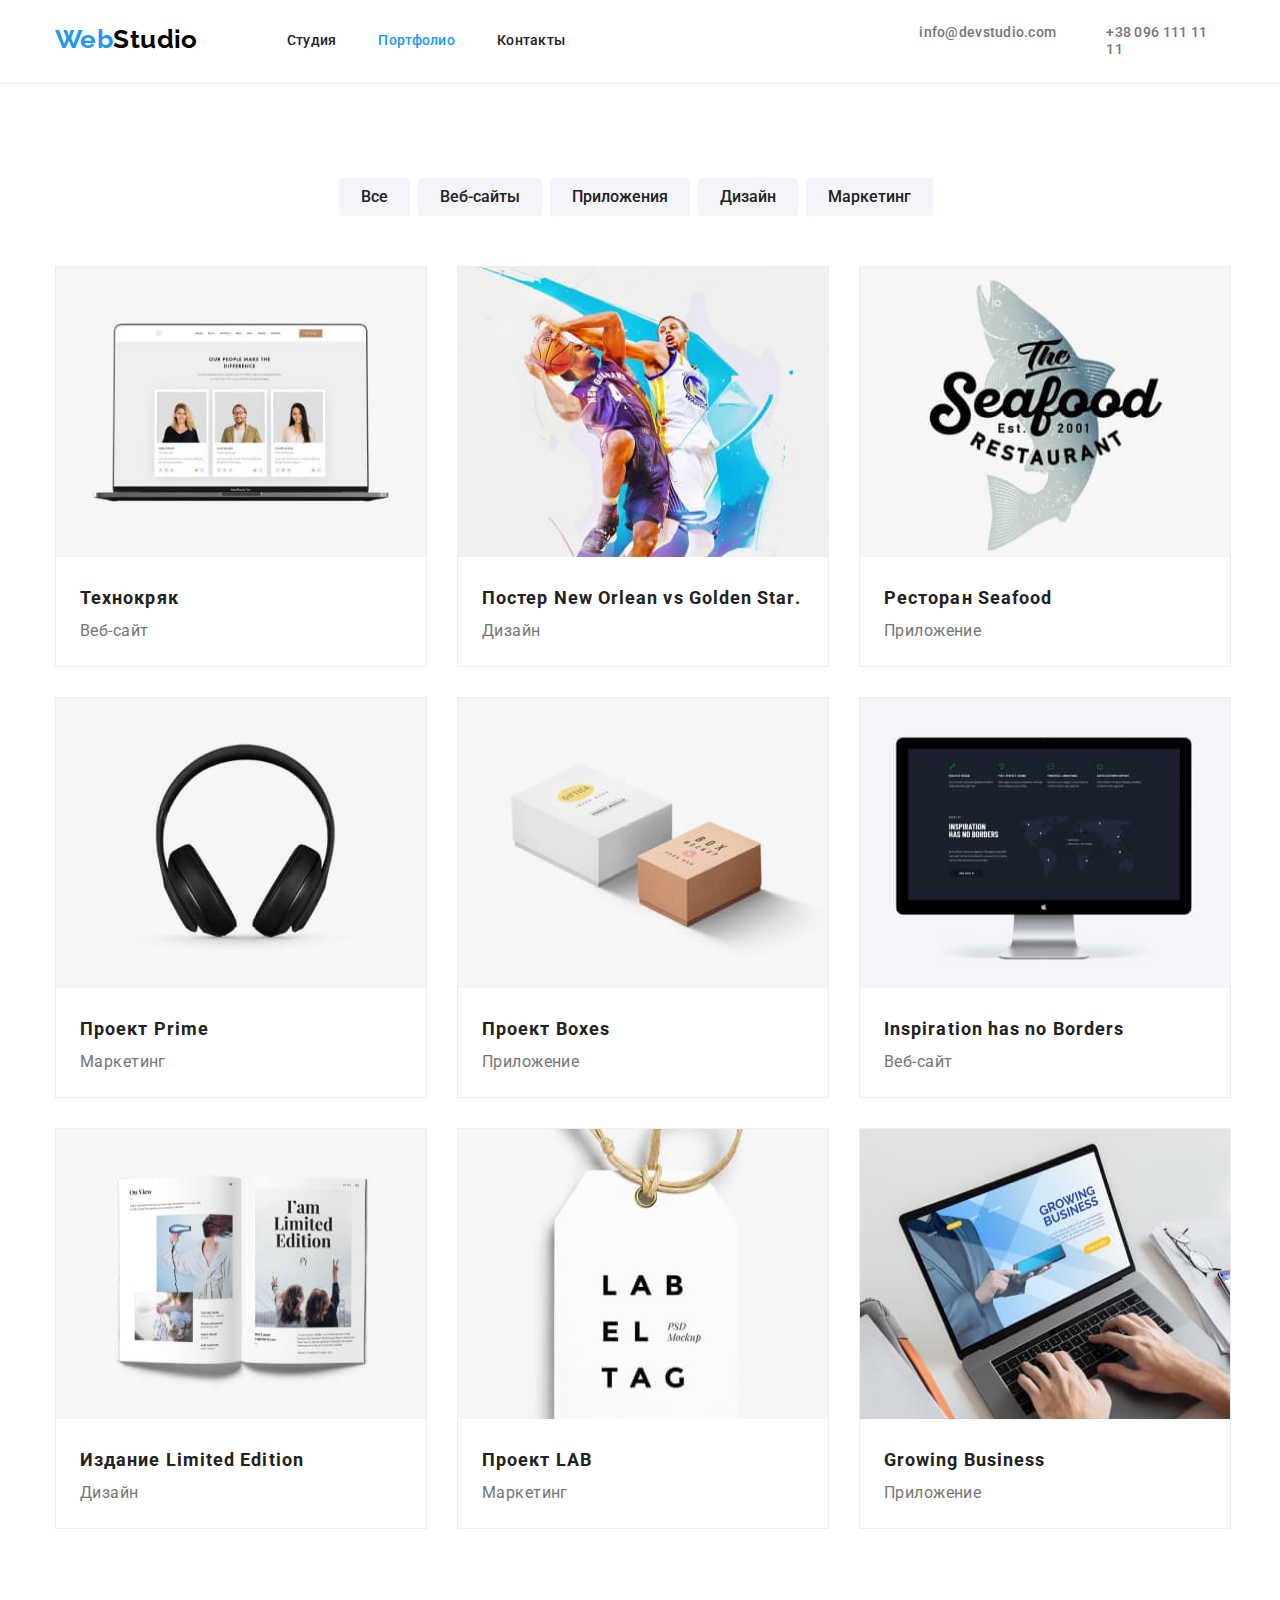
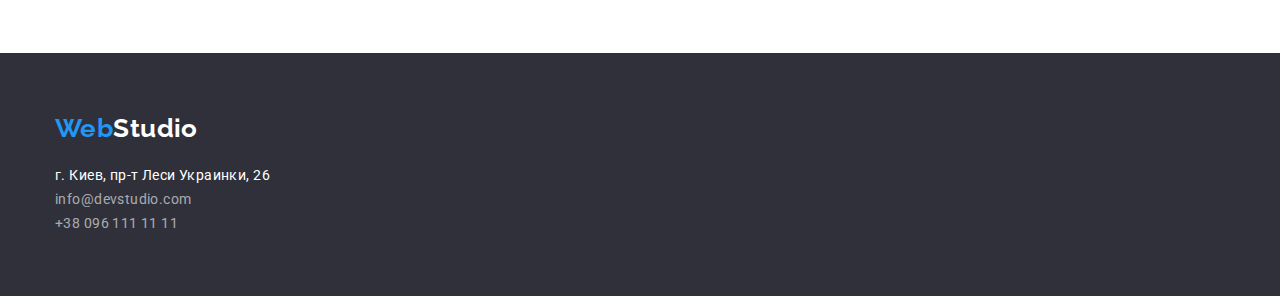
==== portfolio.html @ 9dfc32cb "flex-box" ====
<!DOCTYPE html>
<html lang="ru">
<head>
    <meta charset="UTF-8">
    <meta http-equiv="X-UA-Compatible" content="IE=edge">
    <meta name="viewport" content="width=device-width, initial-scale=1.0">
    <title>Портфолио</title>
    <link rel="stylesheet" href="https://cdnjs.cloudflare.com/ajax/libs/modern-normalize/1.0.0/modern-normalize.min.css">
    <link rel="preconnect" href="https://fonts.googleapis.com">
    <link rel="preconnect" href="https://fonts.gstatic.com" crossorigin>
    <link rel="stylesheet" href="https://fonts.googleapis.com/css2?family=Montserrat:wght@400;700&family=Raleway:wght@700&family=Roboto:wght@400;500;700;900&display=swap">
    <link rel="stylesheet" href="style.css">
</head>
<body>
    <header class="header-portfolio">
        <div class="container">
            <nav class="header-menu d-flex">
                <a lang="en" href="#" class="logo link"><span class="logo-blue">Web</span>Studio</a>
                <ul class="menu-list list" >
                    <li>
                        <a class="menu-link link" href="index.html">Студия</a>
                    </li>
                    <li>
                        <a class="menu-link link current" href="portfilio.html">Портфолио</a>
                    </li>
                    <li>
                        <a class="menu-link link" href="#">Контакты</a>
                    </li>
                </ul>
            </nav>
            <ul class="header-link list">
                <li><a class="header-mail link" href="mailto:info@devstudio.com">info@devstudio.com</a></li>
                <li><a class="header-tel link" href="tel:+380961111111">+38 096 111 11 11</a></li>
            </ul>
        </div>
    </header>
    <main>
        <section class="portfilio section">
            <div class="container">
                <h1 class="visually-hidden">О нас</h1>
                <ul class="portfilio-catalogue list">
                    <li class="list-btn"><button type="button" class="portfolio-btn">Все</button></li>
                    <li class="list-btn"><button type="button" class="portfolio-btn">Веб-сайты</button></li>
                    <li class="list-btn"><button type="button" class="portfolio-btn">Приложения</button></li>
                    <li class="list-btn"><button type="button" class="portfolio-btn">Дизайн</button></li>
                    <li class="list-btn"><button type="button" class="portfolio-btn">Маркетинг</button></li>
                </ul>          
                <ul class="portfolio-cards list">
                    <li class="portfolio-card">
                        <a class="link" href="">                  
                            <img src="./img-portfolio/teem.jpg" alt="команда" width="370" height="290">
                            <div class="portfolio-wrap">
                                <h2 class="portfolio-description">Технокряк</h2>
                                <p class="portfolio-text">Веб-сайт</p>
                            </div>                        
                        </a>
                    </li>
                    <li class="portfolio-card">
                        <a class="link" href="">
                            <img src="./img-portfolio/poster.jpg" alt="постер" width="370" height="290">
                            <div class="portfolio-wrap">
                                <h2 class="portfolio-description">Постер New Orlean vs Golden Star.</h2>
                                <p class="portfolio-text">Дизайн</p>
                            </div>                            
                        </a>
                    </li>
                    <li class="portfolio-card">
                        <a class="link" href="">
                            <img src="./img-portfolio/delishes.jpg" alt="морские блюда" width="370" height="290">
                            <div class="portfolio-wrap">
                                <h2 class="portfolio-description">Ресторан Seafood</h2>
                                <p class="portfolio-text">Приложение</p>
                            </div>
                        </a>
                    </li>
                </ul>
                <ul class="portfolio-cards list">
                    <li class="portfolio-card">
                        <a class="link" href="">
                            <img src="./img-portfolio/headphone.jpg" alt="наушники" width="370" height="290">
                            <div class="portfolio-wrap">
                                <h2 class="portfolio-description">Проект Prime</h2>
                                <p class="portfolio-text">Маркетинг</p>
                            </div>
                        </a>
                    </li>
                    <li class="portfolio-card">
                        <a class="link" href="">
                            <img src="./img-portfolio/box.jpg" alt="коробочки" width="370" height="290">
                            <div class="portfolio-wrap">
                                <h2 class="portfolio-description">Проект Boxes</h2>
                                <p class="portfolio-text">Приложение</p>
                            </div>
                        </a>
                    </li>
                    <li class="portfolio-card">
                        <a class="link" href="">
                            <img src="./img-portfolio/site.jpg" alt="Веб-сайт" width="370" height="290">
                            <div class="portfolio-wrap">
                                <h2 class="portfolio-description">Inspiration has no Borders</h2>
                                <p class="portfolio-text">Веб-сайт</p>
                            </div>
                        </a>
                    </li> 
                </ul>
                <ul class="portfolio-cards list">
                    <li  class="portfolio-card">
                        <a class="link" href=""></a>
                        <img src="./img-portfolio/book.jpg" alt="книга" width="370" height="290">
                        <div class="portfolio-wrap">
                            <h2 class="portfolio-description">Издание Limited Edition</h2>
                            <p class="portfolio-text">Дизайн</p>
                        </div>
                    </li>
                    <li class="portfolio-card">
                        <a class="link" href="">
                            <img src="./img-portfolio/label.jpg" alt="етикетка" width="370" height="290">
                            <div class="portfolio-wrap">
                                <h2 class="portfolio-description">Проект LAB</h2>
                                <p class="portfolio-text">Маркетинг</p>
                            </div>
                        </a>
                    </li>
                    <li class="portfolio-card">
                        <a class="link" href="">
                            <img src="./img-portfolio/notebook.jpg" alt="ноутбук" width="370" height="290">
                            <div class="portfolio-wrap">
                                <h2 class="portfolio-description">Growing Business</h2>
                                <p class="portfolio-text">Приложение</p>
                            </div>
                        </a>
                    </li>
                </ul>
            </div>
        </section>
    </main>
    <footer class="footer">
        <div class="container">
            <a href="#" class="logo-footer link link"><span class="logo-blue">Web</span>Studio</a>
            <address>
                <ul class="list">
                    <li>
                        <p class="footer-address">г. Киев, пр-т Леси Украинки, 26</p>
                    </li>
                    <li><a class="footer-link link" href="mailto:info@devstudio.com">info@devstudio.com</a></li>
                    <li><a class="footer-link link" href="tel:+380961111111">+38 096 111 11 11</a></li>
                </ul>
            </address>
        </div>
    </footer>
</body>
</html>
---- style.css ----
:root {
    --logo-color: #000;
    --head-section-color: #2F303A;
    --background-color: #fff;
    --body-color: #212121;
    --main-title-color: #FFFFFF;
    --second-title-color: #212121;
    --accent-color: #2196F3;
    --header-btn-color: #fff;
    --header-btn-hover-color: #188CE8;
    --menu-link-color: #212121;
    --header-link-color: #757575;
    --specify-text-color: #757575;
    --teem-title-color: #212121;
    --teem-name-color: #212121;
    --teem-bg-color: #F5F4FA;
    --teem-list-bg-color:#FFFFFF;
    --teem-description-color: #757575;
    --portfolio-bg-color: #fff;
    --portfolio-description-color: #212121;
    --portfolio-text-color: #757575;
    --portfolio-btn-color: #212121;
    --portfolio-btn-bg-color: #F5F4FA;
    --portfolio-btn-hover-color: #fff;
    --portfolio-btn-bg-hover-color: #2196F3;
    --footer-bg-color: #2F303A;
    --logo-footer-color: #fff;
    --footer-address-color: #fff;
    --footer-link-color: rgba(255, 255, 255, 0.6);
    --footer-link-hover-color: #FFFFFF99;
}

* {
    margin: 0;
    padding: 0;   
}

p,
h1,
h2,
h3,
h5,
h6 {
    margin: 0;
    padding: 0;
}

ul,
ol {
    margin: 0;
    padding-left: 0;
}

button {
    cursor: pointer;
}

.container {
    width: 1200px;
    margin: 0 auto;
    padding: 0 15px;
}

.section {
    padding: 94px 0;
}

body {
    font-family: 'Roboto', sans-serif;  
    color: var(--body-color);  
    font-size: 14px;
    letter-spacing: 0.03em;  
    background: var(--background-color);
}

.list {
    list-style: none;
}

.link {
    text-decoration: none;
}

.visually-hidden {
    position: absolute;
    white-space: nowrap;
    width: 1px;
    height: 1px;
    overflow: hidden;
    border: 0;
    padding: 0;
    clip: rect(0 0 0 0);
    clip-path: inset(50%);
    margin: -1px;
}

.d-flex {
    display: flex;
}

/*-----HEADER-HERO-----*/
.header-hero,
.header-portfolio {
    padding: 24px 0 25px;
    border-bottom: 1px solid rgba(236, 236, 236, 1);
}

header .container {
    display: flex;
    align-items: center;
}

.logo, .logo-blue {
    font-family: 'Raleway';
    font-weight: 700;
    font-size: 26px;
    color: var(--logo-color);    
}

.logo {
    margin-right: 70px;
}

.logo-blue {
    color: var(--accent-color);
}

.menu-list {
   display: flex;  
}

.menu-list .link.current {
    color: var(--accent-color);
}

.menu-link {       
    font-weight: 500;   
    line-height: 1.14;
    letter-spacing: 0.02em;
    color: var(--link-color); 
    display: block;    
}

.menu-link:hover,
.menu-link:focus {
    color: var(--accent-color);
}

 .header-mail,
 .header-tel {
    font-weight: 500;  
    line-height: 1.14;
    letter-spacing: 0.02em;
    color: var(--header-link-color);
}

.header-mail:hover,
.header-mail:focus,
.header-tel:hover,
.header-tel:focus {
    color: var(--accent-color);
}

.menu-list > li {
    padding: 8px 23px 8px 19px;
}

.header-link {
    display: flex;
    margin-left: 331px;
}

.header-link li:not(:last-child) {
    margin-right: 50px;
}

/*-----head-section-----*/

.head-section{
    padding: 200px 0 200px;
    background: var(--head-section-color)
}

.header-title {       
    font-weight: 900;
    font-size: 44px;
    text-align: center;    
    text-transform: uppercase;
    color: var(--main-title-color);
    line-height: 60px;   
    letter-spacing: 0.06em;
    margin-bottom: 30px;
}

.header-btn {
    font-family: inherit;    
    color: var(--header-btn-color); 
    font-weight: 700;
    font-size: 16px;
    line-height: 1.87;      
    letter-spacing: 0.06em;   
    display: block;
    margin: auto;
    min-width: 200px;
    height: 50px;
    background: var(--accent-color);
    box-shadow: 0px 4px 4px rgba(0, 0, 0, 0.15);
    border-radius: 4px;
}

.header-btn:hover,
.header-btn:focus {
    background:var(--header-btn-hover-color);   
}

/*-----specifics section-----*/

.specify-title {
    font-size: 14px;
    font-weight: 700;   
    line-height: 1.14;   
    text-transform: uppercase; 
    margin-bottom: 10px;  
}

.specify-list {
    width: 270px;   
}

.specify-list:not(:first-child) {
    margin-left: 30px;
}

.specify-text {    
    line-height: 1.71;    
    color: var(--specify-text-color);
}

/* -----employment section------ */

.employment {
    padding-bottom: 94px;
}

.employment-title {
    font-weight: 700;
    font-size: 36px;
    line-height:1.16;
    text-align: center; 
    margin-bottom: 50px;   
}

.employment-photo:not(:first-child) {
    margin-left: 30px;
}

.employment-photo{
    width: calc((100%-60)/3);
}

.teem {
    background: var(--teem-bg-color)
}

.teem-title {
    font-size: 36px;
    color:var(--teem-title-color);
    line-height: 42px;
    text-align: center;
    letter-spacing: 0.03em;
    margin-bottom: 50px;
}

.teem-list {
    display: flex;
}

.teem-list li:not(:last-child) {
    margin-right: 30px;
}

.teem-list li {  
    padding-bottom: 20px;
    background:var(--teem-list-bg-color);   
    box-shadow: 0px 1px 3px rgba(0, 0, 0, 0.12), 0px 1px 1px rgba(0, 0, 0, 0.14), 0px 2px 1px rgba(0, 0, 0, 0.2);
    border-radius: 0px 0px 4px 4px;
}

.teem-list li {
    width: calc((100%-90));
}
   

.teem-name {
    font-weight: 500;
    font-size: 16px;
    line-height: 1.18;    
    text-align: center;   
    color: var(--teem-name-color);
    margin: 30px 0 10px;  
}

.teem-description {   
    font-size: 16px;
    line-height: 1.18;  
    text-align: center;   
    color: var(--teem-description-color);
}

/* -----footer----- */
.footer {
    padding: 60px 0 60px;
    background: var(--footer-bg-color);   
}

.logo-footer {
    display: flex;
    font-family:'Raleway';
    font-style: normal;
    font-weight: 700;
    font-size: 26px;
    line-height: 1.19;  
    margin-bottom: 20px;
    color: var(--logo-footer-color);  
}

.footer-address {
    font-weight: 400;  
    line-height: 1.71;   
    color: var(--footer-address-color);
    font-style: normal;
}

.footer-list:not(:last-child) {
    margin-bottom: 9px;
}

.footer-link {     
    line-height: 1.71;   
    font-style: normal;
    color:var(--footer-link-color);
}

.footer-link:hover,
.footer-link:focus {
    color:var(--footer-link-hover-color);
}

/* -----------------PORTFOLIO--------------- */
.list-btn{
    margin-right: 8px;
}

.portfilio-catalogue {
    display: flex;
    justify-content: center;
    margin-bottom: 50px;
}

.portfolio-btn {    
    padding: 6px 22px;
    color: var(--portfolio-btn-color);
    background: var(--portfolio-btn-bg-color);      
    border-radius: 4px;   
    font-weight: 500;
    font-size: 16px;
    line-height: 1.62;
    text-align: center;   
    cursor: pointer;
    border: none;
}

.portfolio-btn:hover,
.portfolio-btn:focus {
    color:var(--portfolio-btn-hover-color);
    background: var(--accent-color);
}

.portfolio-cards {  
    display: flex;
}

.portfolio-card:not(:first-child) {
    margin-left: 30px;       
}

.portfolio-card {     
    border: 1px solid #EEEEEE;
    margin-bottom: 30px;
}

.portfolio-wrap {
    padding: 20px 24px;
}

.portfolio-description {   
    font-weight: 700;
    font-size: 18px;
    line-height: 2;
    letter-spacing: 0.06em;    
    color: var(--portfolio-description-color);
}

.portfolio-text {     
    font-size: 16px;
    line-height: 1.87;  
    color:var(--portfolio-text-color);
}
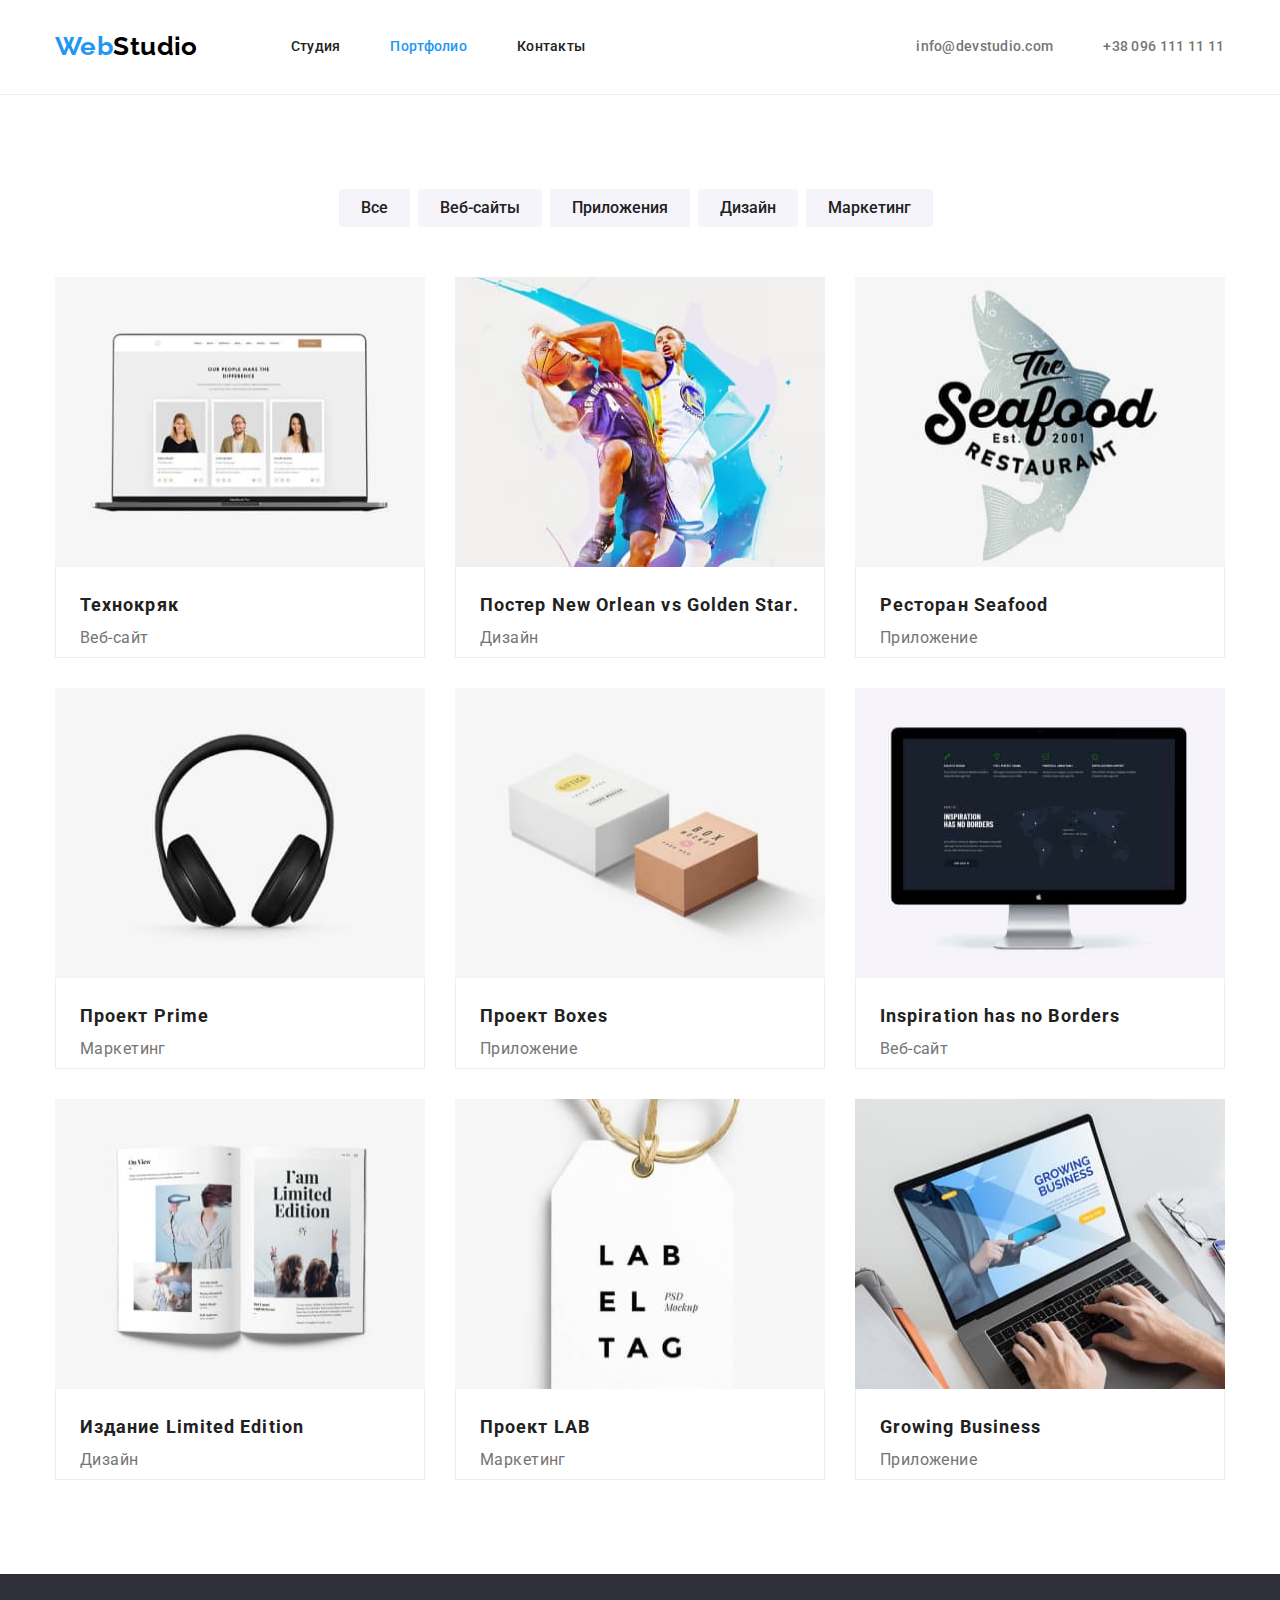
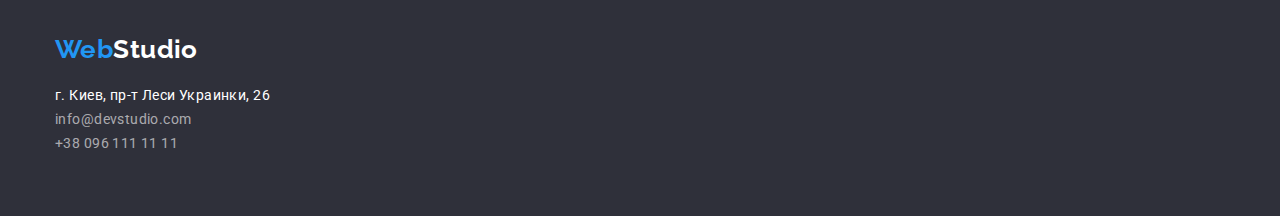
==== commit d4a8ea5b: "add grid" ====
--- a/portfolio.html
+++ b/portfolio.html
@@ -35,7 +35,7 @@
         </div>
     </header>
     <main>
-        <section class="portfilio section">
+        <section class="section">
             <div class="container">
                 <h1 class="visually-hidden">О нас</h1>
                 <ul class="portfilio-catalogue list">
@@ -72,9 +72,7 @@
                                 <p class="portfolio-text">Приложение</p>
                             </div>
                         </a>
-                    </li>
-                </ul>
-                <ul class="portfolio-cards list">
+                    </li>               
                     <li class="portfolio-card">
                         <a class="link" href="">
                             <img src="./img-portfolio/headphone.jpg" alt="наушники" width="370" height="290">
@@ -101,9 +99,7 @@
                                 <p class="portfolio-text">Веб-сайт</p>
                             </div>
                         </a>
-                    </li> 
-                </ul>
-                <ul class="portfolio-cards list">
+                    </li>               
                     <li  class="portfolio-card">
                         <a class="link" href=""></a>
                         <img src="./img-portfolio/book.jpg" alt="книга" width="370" height="290">
--- a/style.css
+++ b/style.css
@@ -95,6 +95,12 @@
     margin: -1px;
 }
 
+img {
+    display: block;
+    max-width: 100%;
+    max-height: auto;
+}
+
 .d-flex {
     display: flex;
 }
@@ -102,8 +108,14 @@
 /*-----HEADER-HERO-----*/
 .header-hero,
 .header-portfolio {
-    padding: 24px 0 25px;
     border-bottom: 1px solid rgba(236, 236, 236, 1);
+}
+
+.logo,
+.menu-list>li,
+.header-mail,
+.header-tel {
+    padding: 32px 0;
 }
 
 header .container {
@@ -119,7 +131,7 @@
 }
 
 .logo {
-    margin-right: 70px;
+    margin-right: 93px;
 }
 
 .logo-blue {
@@ -128,6 +140,7 @@
 
 .menu-list {
    display: flex;  
+   align-items: center;
 }
 
 .menu-list .link.current {
@@ -138,7 +151,7 @@
     font-weight: 500;   
     line-height: 1.14;
     letter-spacing: 0.02em;
-    color: var(--link-color); 
+    color: var(--link-color);    
     display: block;    
 }
 
@@ -162,13 +175,14 @@
     color: var(--accent-color);
 }
 
-.menu-list > li {
-    padding: 8px 23px 8px 19px;
+.menu-list > li:not(:last-child) {
+   margin-right: 50px;  
 }
 
 .header-link {
     display: flex;
     margin-left: 331px;
+    padding: 32px 0;
 }
 
 .header-link li:not(:last-child) {
@@ -182,7 +196,8 @@
     background: var(--head-section-color)
 }
 
-.header-title {       
+.header-title {  
+    width: 696px;     
     font-weight: 900;
     font-size: 44px;
     text-align: center;    
@@ -190,6 +205,7 @@
     color: var(--main-title-color);
     line-height: 60px;   
     letter-spacing: 0.06em;
+    margin:0 auto;
     margin-bottom: 30px;
 }
 
@@ -207,6 +223,7 @@
     background: var(--accent-color);
     box-shadow: 0px 4px 4px rgba(0, 0, 0, 0.15);
     border-radius: 4px;
+    border: none;
 }
 
 .header-btn:hover,
@@ -280,8 +297,7 @@
     margin-right: 30px;
 }
 
-.teem-list li {  
-    padding-bottom: 20px;
+.teem-list li {     
     background:var(--teem-list-bg-color);   
     box-shadow: 0px 1px 3px rgba(0, 0, 0, 0.12), 0px 1px 1px rgba(0, 0, 0, 0.14), 0px 2px 1px rgba(0, 0, 0, 0.2);
     border-radius: 0px 0px 4px 4px;
@@ -306,6 +322,7 @@
     line-height: 1.18;  
     text-align: center;   
     color: var(--teem-description-color);
+    margin-bottom: 30px;
 }
 
 /* -----footer----- */
@@ -379,19 +396,22 @@
 
 .portfolio-cards {  
     display: flex;
-}
-
-.portfolio-card:not(:first-child) {
-    margin-left: 30px;       
-}
-
-.portfolio-card {     
-    border: 1px solid #EEEEEE;
-    margin-bottom: 30px;
+    flex-wrap: wrap;
+    margin-left: -30px;
+    margin-top: -30px;
+}
+
+.portfolio-card {
+    width: calc(100% / 3 - 30px);   
+    margin-left: 30px;
+    margin-top: 30px;
+   
 }
 
 .portfolio-wrap {
-    padding: 20px 24px;
+    padding: 20px 0 0 24px ;
+    border:1px solid #EEEEEE;
+    border-top-width:0;   
 }
 
 .portfolio-description {   
@@ -406,6 +426,7 @@
     font-size: 16px;
     line-height: 1.87;  
     color:var(--portfolio-text-color);
+    margin-bottom: 4px;
 }
 
 
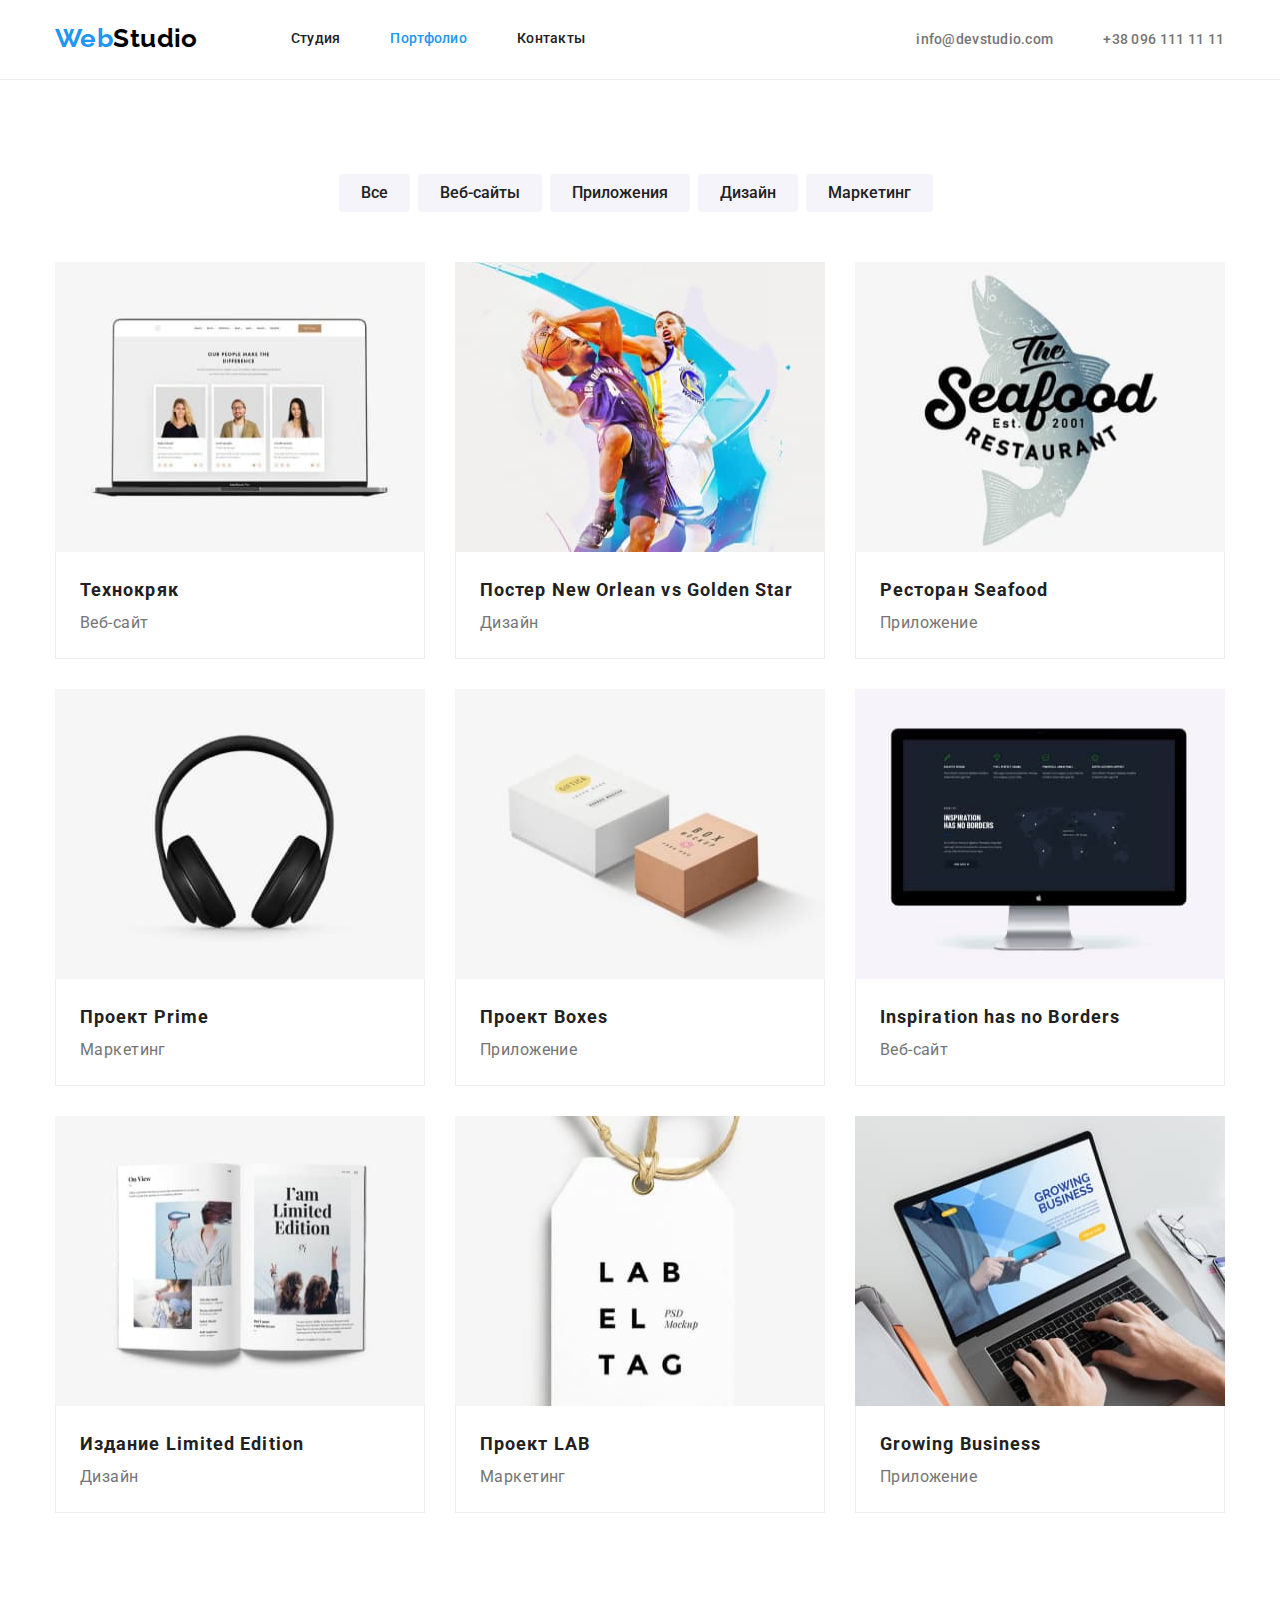
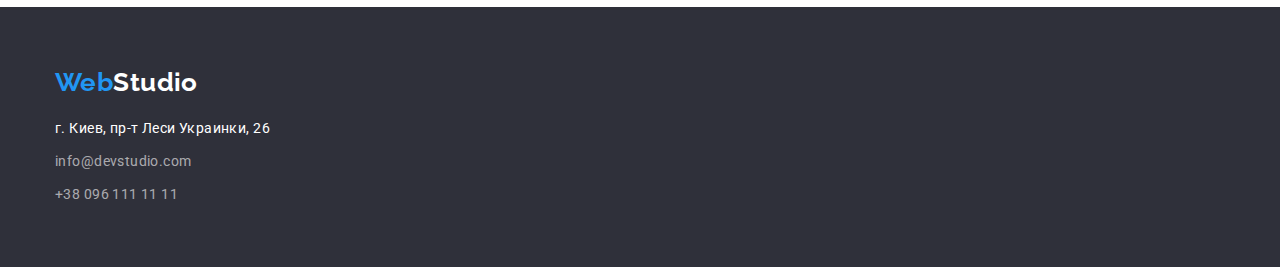
==== commit 53a6f996: "portfolio html add class" ====
--- a/portfolio.html
+++ b/portfolio.html
@@ -59,7 +59,7 @@
                         <a class="link" href="">
                             <img src="./img-portfolio/poster.jpg" alt="постер" width="370" height="290">
                             <div class="portfolio-wrap">
-                                <h2 class="portfolio-description">Постер New Orlean vs Golden Star.</h2>
+                                <h2 class="portfolio-description">Постер New Orlean vs Golden Star</h2>
                                 <p class="portfolio-text">Дизайн</p>
                             </div>                            
                         </a>
@@ -132,14 +132,14 @@
     </main>
     <footer class="footer">
         <div class="container">
-            <a href="#" class="logo-footer link link"><span class="logo-blue">Web</span>Studio</a>
+            <a href="#" class="logo-footer link"><span class="logo-blue">Web</span>Studio</a>
             <address>
                 <ul class="list">
-                    <li>
+                    <li class="footer-list">
                         <p class="footer-address">г. Киев, пр-т Леси Украинки, 26</p>
                     </li>
-                    <li><a class="footer-link link" href="mailto:info@devstudio.com">info@devstudio.com</a></li>
-                    <li><a class="footer-link link" href="tel:+380961111111">+38 096 111 11 11</a></li>
+                    <li class="footer-list"><a class="footer-link link" href="mailto:info@devstudio.com">info@devstudio.com</a></li>
+                    <li class="footer-list"><a class="footer-link link" href="tel:+380961111111">+38 096 111 11 11</a></li>
                 </ul>
             </address>
         </div>
--- a/style.css
+++ b/style.css
@@ -112,10 +112,10 @@
 }
 
 .logo,
-.menu-list>li,
 .header-mail,
-.header-tel {
-    padding: 32px 0;
+.header-tel,
+.menu-link {
+    padding: 24px 0 25px;
 }
 
 header .container {
@@ -181,8 +181,7 @@
 
 .header-link {
     display: flex;
-    margin-left: 331px;
-    padding: 32px 0;
+    margin-left: 331px;   
 }
 
 .header-link li:not(:last-child) {
@@ -409,24 +408,24 @@
 }
 
 .portfolio-wrap {
-    padding: 20px 0 0 24px ;
+    padding: 20px 24px ;
     border:1px solid #EEEEEE;
     border-top-width:0;   
 }
 
-.portfolio-description {   
+.portfolio-description {  
     font-weight: 700;
     font-size: 18px;
     line-height: 2;
     letter-spacing: 0.06em;    
     color: var(--portfolio-description-color);
+    
 }
 
 .portfolio-text {     
     font-size: 16px;
     line-height: 1.87;  
-    color:var(--portfolio-text-color);
-    margin-bottom: 4px;
+    color:var(--portfolio-text-color);    
 }
 
 
